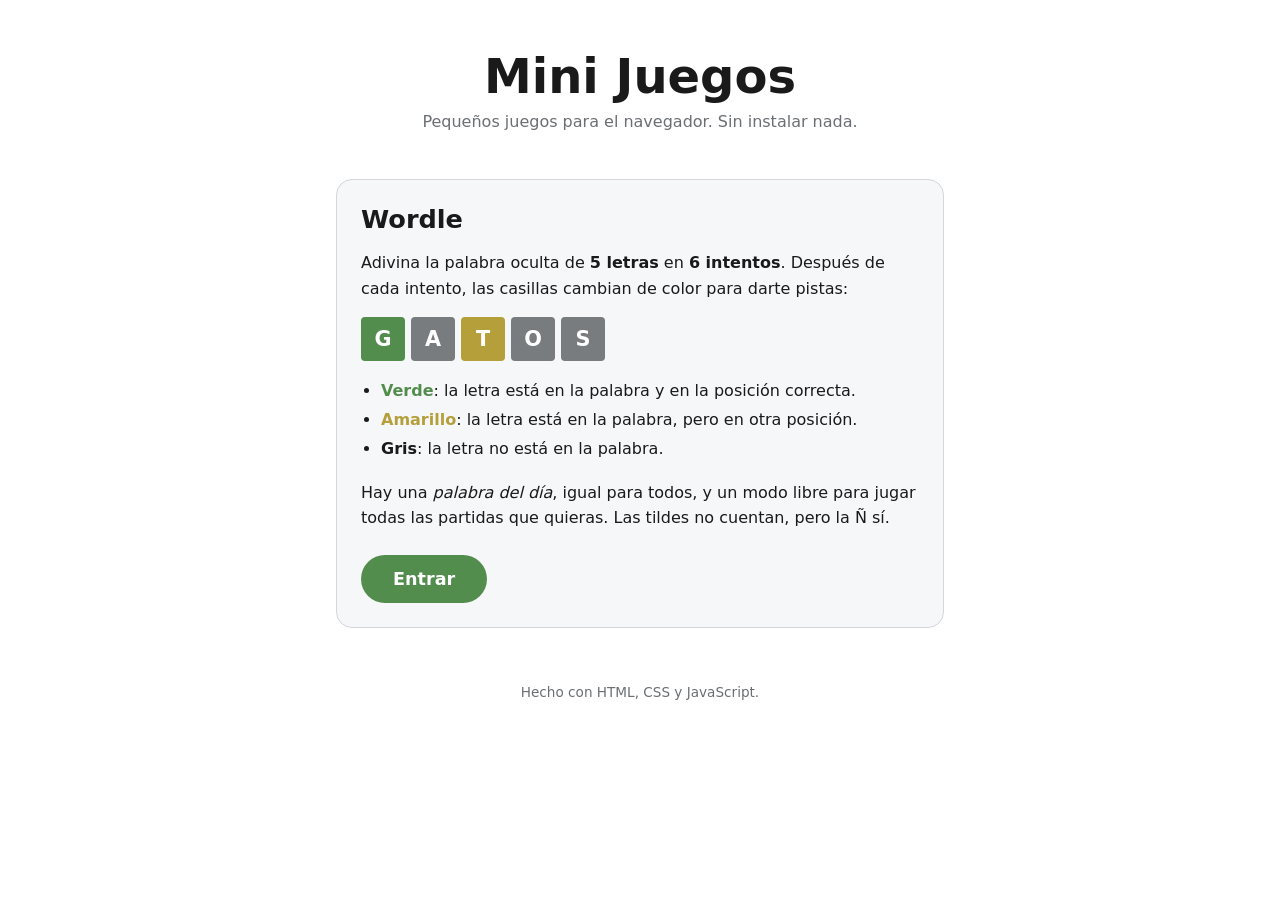
==== index.html @ 7b52d530 "Add landing page and Spanish Wordle with GitHub Pages deploy Static site, no build step: landing pag" ====
<!doctype html>
<html lang="es">
<head>
  <meta charset="utf-8">
  <meta name="viewport" content="width=device-width, initial-scale=1">
  <title>Mini Juegos</title>
  <meta name="description" content="Colección de mini juegos jugables en el navegador.">
  <link rel="stylesheet" href="shared/base.css">
  <style>
    .hero { text-align: center; padding: 48px 0 24px; }
    .hero h1 { font-size: clamp(2rem, 6vw, 3rem); margin: 0 0 8px; }
    .hero p { color: var(--muted); margin: 0; }

    .game-card {
      background: var(--surface);
      border: 1px solid var(--border);
      border-radius: 16px;
      padding: 24px;
      margin: 24px 0;
    }
    .game-card h2 { margin: 0 0 8px; font-size: 1.6rem; }
    .game-card p { line-height: 1.6; }
    .game-card ul { line-height: 1.8; padding-left: 20px; }

    .demo { display: flex; gap: 6px; margin: 16px 0; flex-wrap: wrap; }
    .demo span {
      width: 44px; height: 44px; display: grid; place-items: center;
      font-weight: 700; font-size: 1.3rem; color: #fff; border-radius: 4px;
      background: var(--absent);
    }
    .demo .correct { background: var(--correct); }
    .demo .present { background: var(--present); }

    .play {
      display: inline-block; margin-top: 8px; padding: 14px 32px;
      background: var(--correct); color: #fff; text-decoration: none;
      font-weight: 700; font-size: 1.1rem; border-radius: 999px;
    }
    .play:hover, .play:focus-visible { filter: brightness(1.1); }

    footer { text-align: center; color: var(--muted); font-size: .85rem; padding: 32px 0; }
  </style>
</head>
<body>
  <main class="container">
    <header class="hero">
      <h1>Mini Juegos</h1>
      <p>Pequeños juegos para el navegador. Sin instalar nada.</p>
    </header>

    <article class="game-card">
      <h2>Wordle</h2>
      <p>Adivina la palabra oculta de <strong>5 letras</strong> en <strong>6 intentos</strong>.
        Después de cada intento, las casillas cambian de color para darte pistas:</p>

      <div class="demo" aria-hidden="true">
        <span class="correct">G</span><span>A</span><span class="present">T</span><span>O</span><span>S</span>
      </div>

      <ul>
        <li><strong style="color:var(--correct)">Verde</strong>: la letra está en la palabra y en la posición correcta.</li>
        <li><strong style="color:var(--present)">Amarillo</strong>: la letra está en la palabra, pero en otra posición.</li>
        <li><strong>Gris</strong>: la letra no está en la palabra.</li>
      </ul>
      <p>Hay una <em>palabra del día</em>, igual para todos, y un modo libre para jugar todas las partidas que quieras.
        Las tildes no cuentan, pero la Ñ sí.</p>

      <a class="play" href="wordle/">Entrar</a>
    </article>

    <footer>Hecho con HTML, CSS y JavaScript.</footer>
  </main>
</body>
</html>
---- shared/base.css ----
/* Estilos comunes a todos los juegos. */
:root {
  --bg: #ffffff;
  --surface: #f6f7f8;
  --text: #1a1a1b;
  --muted: #6b6f73;
  --border: #d3d6da;
  --correct: #538d4e;
  --present: #b59f3b;
  --absent: #787c7e;
  --key: #d3d6da;
  --key-text: #1a1a1b;
}

@media (prefers-color-scheme: dark) {
  :root {
    --bg: #121213;
    --surface: #1d1d1f;
    --text: #f2f2f2;
    --muted: #9a9ea3;
    --border: #3a3a3c;
    --absent: #3a3a3c;
    --key: #818384;
    --key-text: #ffffff;
  }
}

*, *::before, *::after { box-sizing: border-box; }

html, body { margin: 0; }

body {
  background: var(--bg);
  color: var(--text);
  font-family: system-ui, -apple-system, "Segoe UI", Roboto, sans-serif;
}

.container {
  max-width: 640px;
  margin: 0 auto;
  padding: 0 16px;
}

a { color: inherit; }
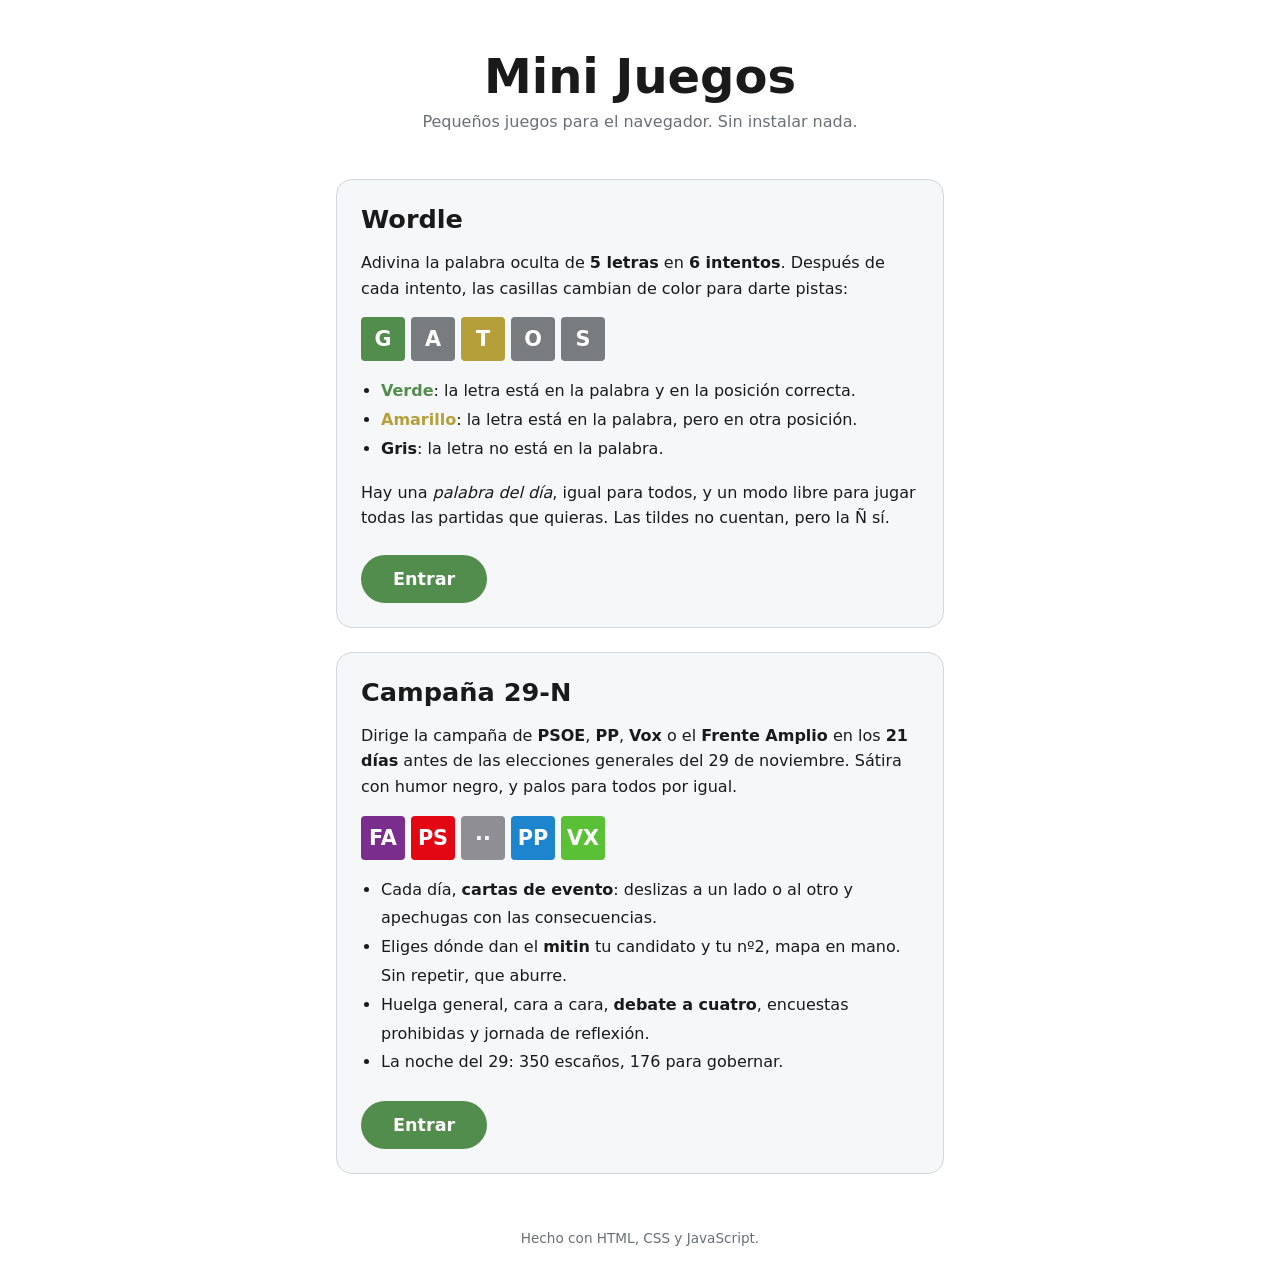
==== commit fab69197: "Añadir Campaña 29-N: simulador satírico de las elecciones generales Documento de diseño, datos, noti" ====
--- a/index.html
+++ b/index.html
@@ -68,6 +68,26 @@
       <a class="play" href="wordle/">Entrar</a>
     </article>
 
+    <article class="game-card">
+      <h2>Campaña 29-N</h2>
+      <p>Dirige la campaña de <strong>PSOE</strong>, <strong>PP</strong>, <strong>Vox</strong> o el
+        <strong>Frente Amplio</strong> en los <strong>21 días</strong> antes de las elecciones generales del
+        29 de noviembre. Sátira con humor negro, y palos para todos por igual.</p>
+
+      <div class="demo" aria-hidden="true">
+        <span style="background:#7B2D8E">FA</span><span style="background:#E30613">PS</span><span style="background:#8E8E93">··</span><span style="background:#1D84CE">PP</span><span style="background:#5AC035">VX</span>
+      </div>
+
+      <ul>
+        <li>Cada día, <strong>cartas de evento</strong>: deslizas a un lado o al otro y apechugas con las consecuencias.</li>
+        <li>Eliges dónde dan el <strong>mitin</strong> tu candidato y tu nº2, mapa en mano. Sin repetir, que aburre.</li>
+        <li>Huelga general, cara a cara, <strong>debate a cuatro</strong>, encuestas prohibidas y jornada de reflexión.</li>
+        <li>La noche del 29: 350 escaños, 176 para gobernar.</li>
+      </ul>
+
+      <a class="play" href="elecciones/">Entrar</a>
+    </article>
+
     <footer>Hecho con HTML, CSS y JavaScript.</footer>
   </main>
 </body>
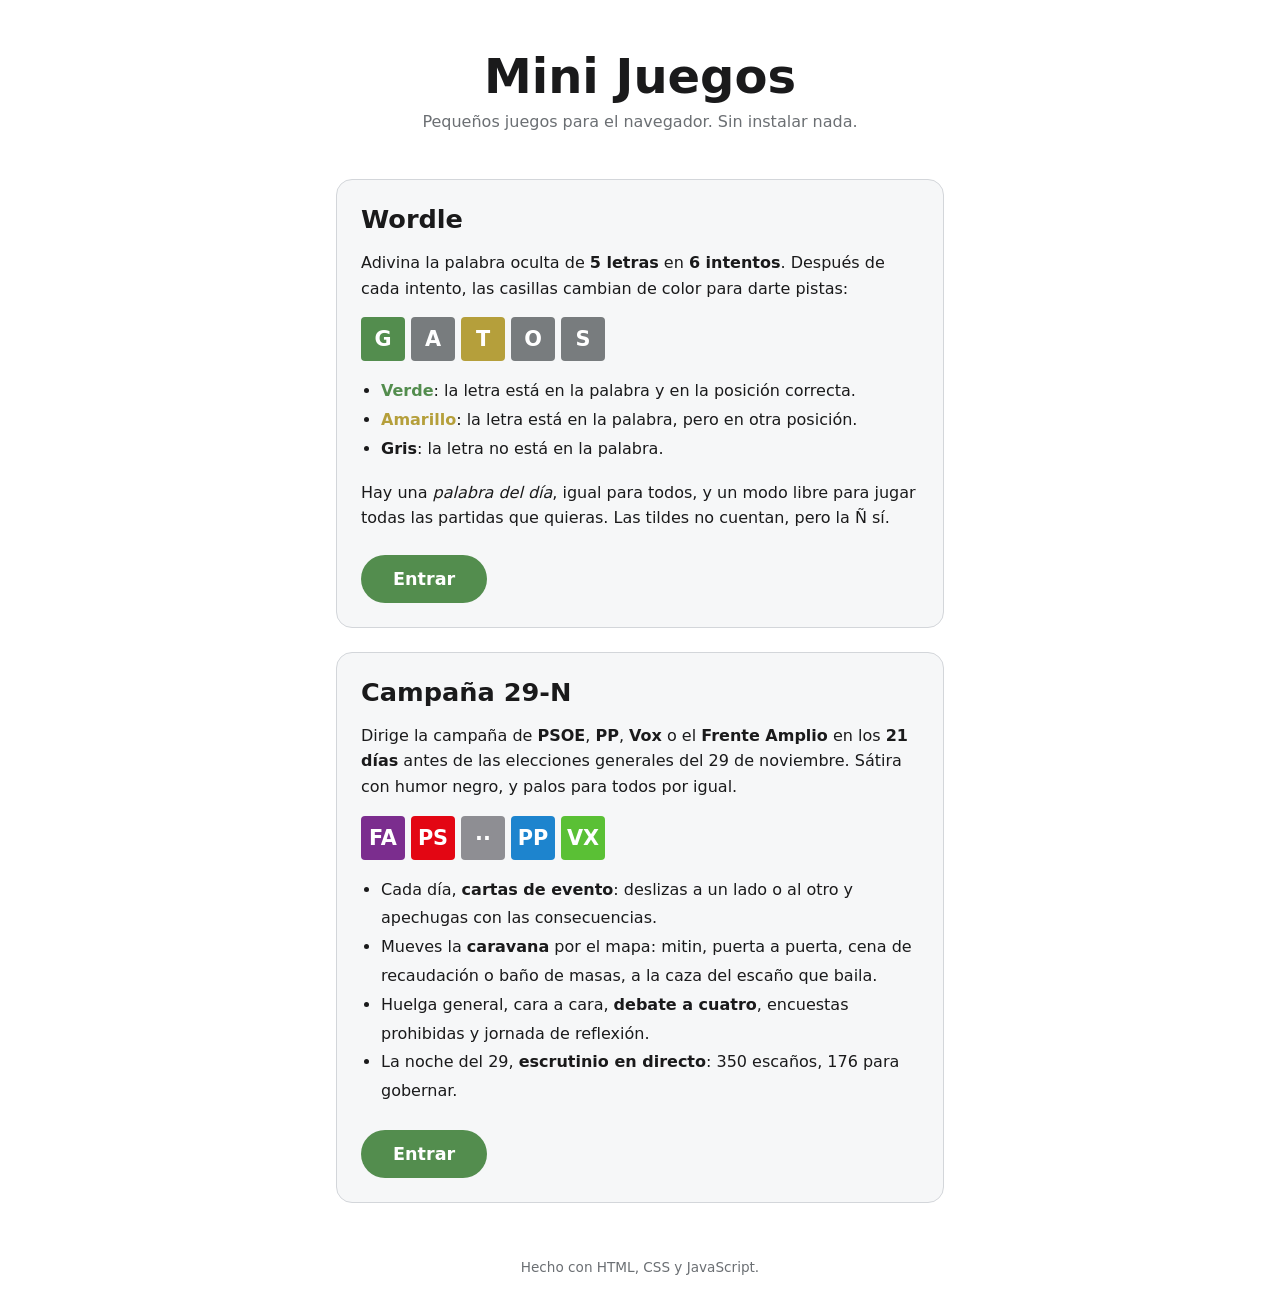
==== commit f32e7497: "Campaña 29-N v0.2: la gira, 170 cartas y rediseño visual La agenda de mítines se sustituye por la gi" ====
--- a/index.html
+++ b/index.html
@@ -80,9 +80,9 @@
 
       <ul>
         <li>Cada día, <strong>cartas de evento</strong>: deslizas a un lado o al otro y apechugas con las consecuencias.</li>
-        <li>Eliges dónde dan el <strong>mitin</strong> tu candidato y tu nº2, mapa en mano. Sin repetir, que aburre.</li>
+        <li>Mueves la <strong>caravana</strong> por el mapa: mitin, puerta a puerta, cena de recaudación o baño de masas, a la caza del escaño que baila.</li>
         <li>Huelga general, cara a cara, <strong>debate a cuatro</strong>, encuestas prohibidas y jornada de reflexión.</li>
-        <li>La noche del 29: 350 escaños, 176 para gobernar.</li>
+        <li>La noche del 29, <strong>escrutinio en directo</strong>: 350 escaños, 176 para gobernar.</li>
       </ul>
 
       <a class="play" href="elecciones/">Entrar</a>
